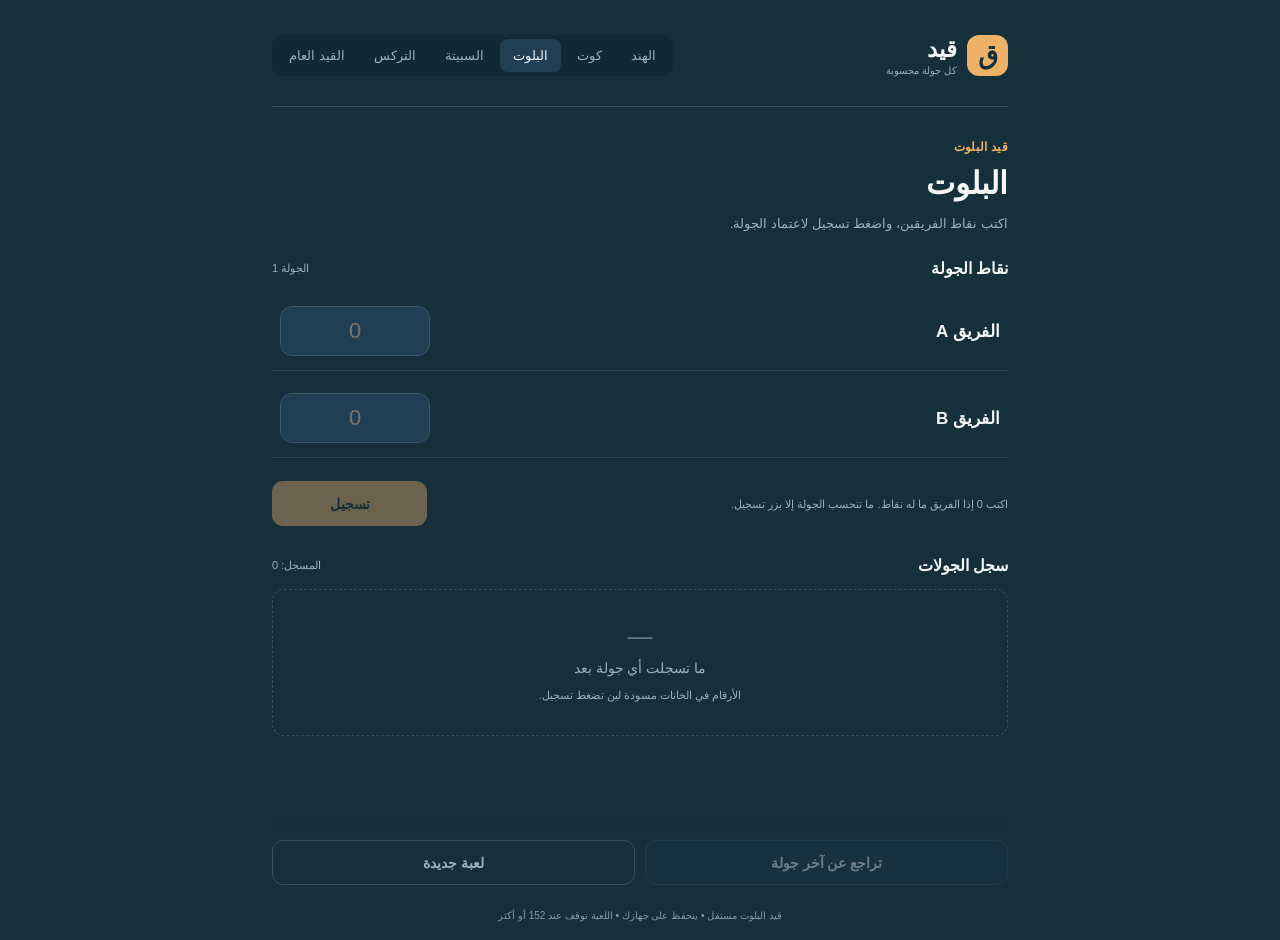
==== baloot.html @ 179f8074 "Add dedicated game scorekeepers and redesign general scoring" ====
<!doctype html>
<html lang="ar" dir="rtl">
<head>
  <meta charset="utf-8">
  <meta name="viewport" content="width=device-width, initial-scale=1, viewport-fit=cover">
  <meta name="theme-color" content="#152f3b">
  <meta name="description" content="قيد البلوت: تسجيل نقاط الفريقين A وB يدويًا، مع حساب المجموع والتوقف عند 152.">
  <title>قيد البلوت — Qaed</title>
  <link rel="stylesheet" href="hand.css">
  <script defer src="baloot-core.js"></script>
  <script defer src="baloot-app.js"></script>
</head>
<body>
  <main class="app-shell">
    <header class="app-header"><a class="brand" href="index.html" aria-label="قيد"><span class="brand-symbol" aria-hidden="true">ق</span><span>قيد<small>كل جولة محسوبة</small></span></a><nav class="game-switch" aria-label="نوع القيد"><a href="index.html">الهند</a><a href="kout.html">كوت</a><span class="selected-game" aria-current="page">البلوت</span><a href="spita.html">السبيتة</a><a href="trix.html">التركس</a><a href="general.html">القيد العام</a></nav></header>
    <section class="game-heading" aria-labelledby="baloot-title"><div><span class="eyebrow">قيد البلوت</span><h1 id="baloot-title">البلوت</h1><p>اكتب نقاط الفريقين، واضغط تسجيل لاعتماد الجولة.</p></div></section>
    <p id="baloot-storage-warning" class="storage-warning" role="status" hidden></p>
    <p id="baloot-feedback" class="feedback" role="status" aria-live="polite"></p>
    <section id="baloot-winner-panel" class="winner-panel" aria-live="polite" hidden><span class="eyebrow">انتهت اللعبة</span><h2 id="baloot-winner-name"></h2><p id="baloot-winner-detail"></p></section>
    <section class="entry-section" aria-labelledby="baloot-entry-title"><div class="section-label"><h2 id="baloot-entry-title">نقاط الجولة</h2><span id="baloot-next-round">الجولة 1</span></div>
      <form id="baloot-form" novalidate>
        <div class="score-inputs">
          <div class="score-row"><label class="player-label" for="baloot-input-A">الفريق <bdi>A</bdi></label><input id="baloot-input-A" class="score-value baloot-input" type="text" inputmode="numeric" dir="ltr" maxlength="6" placeholder="0" autocomplete="off" enterkeyhint="next" aria-describedby="baloot-entry-help"></div>
          <div class="score-row"><label class="player-label" for="baloot-input-B">الفريق <bdi>B</bdi></label><input id="baloot-input-B" class="score-value baloot-input" type="text" inputmode="numeric" dir="ltr" maxlength="6" placeholder="0" autocomplete="off" enterkeyhint="done" aria-describedby="baloot-entry-help"></div>
        </div>
        <div class="entry-footer"><p id="baloot-entry-help">اكتب 0 إذا الفريق ما له نقاط. ما تنحسب الجولة إلا بزر تسجيل.</p><button id="baloot-register" class="button primary" type="button" disabled>تسجيل</button></div>
      </form>
    </section>
    <section class="history-section" aria-labelledby="baloot-history-title"><div class="section-label"><h2 id="baloot-history-title">سجل الجولات</h2><span id="baloot-saved-count">المسجل: 0</span></div><div id="baloot-empty" class="empty-history"><span aria-hidden="true">—</span><p>ما تسجلت أي جولة بعد</p><small>الأرقام في الخانات مسودة لين تضغط تسجيل.</small></div><div id="baloot-history-wrap" class="table-wrap" role="region" aria-label="جولات البلوت والمجموع" tabindex="0" hidden><table class="baloot-table"><caption class="sr-only">نقاط الفريقين في كل جولة والمجموع المعتمد</caption><thead><tr><th scope="col">الجولة</th><th scope="col">الفريق A</th><th scope="col">الفريق B</th></tr></thead><tbody id="baloot-history-body"></tbody><tfoot><tr><th scope="row">المجموع</th><td id="baloot-total-A">0</td><td id="baloot-total-B">0</td></tr></tfoot></table></div></section>
    <footer class="game-actions"><button id="baloot-undo" class="button secondary" type="button" disabled>تراجع عن آخر جولة</button><button id="baloot-new" class="button quiet" type="button">لعبة جديدة</button></footer>
    <p class="local-note">قيد البلوت مستقل • ينحفظ على جهازك • اللعبة توقف عند 152 أو أكثر</p>
  </main>
</body>
</html>
---- hand.css ----
:root{color-scheme:dark;--bg:#152f3b;--panel:#1b3846;--field:#203f54;--line:#36515f;--text:#f4f6f5;--muted:#9db1bb;--gold:#edb168;--green:#61d797;--red:#ff7180;font-family:-apple-system,BlinkMacSystemFont,"Segoe UI",Tahoma,Arial,sans-serif}
*{box-sizing:border-box}body{margin:0;background:var(--bg);color:var(--text)}button,input,select{font:inherit}button,a,input,select{-webkit-tap-highlight-color:transparent}button{cursor:pointer}button:disabled{cursor:default;opacity:.4}a{color:inherit;text-decoration:none}button:focus-visible,a:focus-visible,input:focus-visible,select:focus-visible,summary:focus-visible,[tabindex]:focus-visible{outline:2px solid var(--gold);outline-offset:4px}input,select{min-width:0}button svg{width:20px;height:20px}.app-shell{max-width:800px;margin:auto;padding:24px 24px 0}.app-header{display:flex;align-items:center;justify-content:space-between;gap:12px;padding-bottom:30px;border-bottom:1px solid var(--line)}.brand{display:flex;align-items:center;gap:10px;font-size:23px;font-weight:800}.brand-symbol{width:41px;height:41px;background:var(--gold);color:var(--bg);border-radius:12px;display:grid;place-items:center;font-size:26px}.brand small{display:block;font-size:10px;font-weight:500;color:var(--muted);margin-top:2px}.game-switch{display:flex;align-items:center;gap:3px;background:#102a35;padding:4px;border-radius:11px;font-size:13px}.game-switch>*{padding:9px 13px;border-radius:8px}.selected-game{background:var(--field);color:var(--text)}.game-switch a{color:var(--muted)}.game-heading{display:flex;justify-content:space-between;align-items:center;padding:30px 0 24px}.eyebrow{font-size:12px;color:var(--gold);font-weight:600;letter-spacing:.3px}h1{font-size:31px;margin:10px 0;font-weight:750}h1 bdi{font-weight:650}h2{margin:0;font-size:16px}.game-heading p{color:var(--muted);font-size:13px;margin:0;line-height:1.8}.icon-button{display:grid;place-items:center;flex-shrink:0;width:43px;height:43px;border:1px solid var(--line);border-radius:12px;background:transparent;color:var(--text);font-size:26px}.icon-button svg{width:23px;height:23px}.mode-switch{display:flex;gap:5px;padding:5px;background:#102a35;border:1px solid #28434f;border-radius:13px;margin-bottom:25px}.mode-switch button{flex:1;border:0;background:transparent;border-radius:9px;color:var(--muted);padding:11px;font-weight:600;font-size:14px}.mode-switch button[aria-pressed=true]{background:var(--field);color:var(--text)}.feedback{min-height:0;margin:0;color:var(--gold);font-size:13px;line-height:1.7}.feedback:not(:empty){padding:10px 0 16px}.storage-warning{font-size:12px;line-height:1.7;color:var(--gold);padding:12px;border:1px solid #726045;border-radius:10px}.section-label{display:flex;gap:12px;justify-content:space-between;align-items:center;margin-bottom:14px}.section-label span{font-size:11px;color:var(--muted)}.score-inputs{display:grid;gap:8px}.score-row{display:flex;gap:16px;align-items:center;justify-content:space-between;padding:13px 0;border-bottom:1px solid #284551}.player-info{display:flex;align-items:center;gap:11px;min-width:0}.player-index{display:grid;place-items:center;color:var(--muted);font-size:12px;border:1px solid var(--line);width:30px;height:30px;border-radius:50%;flex-shrink:0}.player-label{font-size:17px;font-weight:600;overflow-wrap:anywhere}.score-control{display:grid;grid-template-columns:46px 102px 46px;gap:10px;direction:ltr;flex-shrink:0}.sign-button{height:46px;border-radius:50%;border:1px solid #3c596c;background:var(--field);color:white;font-size:27px;line-height:1;touch-action:manipulation}.score-value{width:100%;height:46px;border:1px solid #3d596b;border-radius:12px;background:var(--field);color:var(--text);text-align:center;direction:ltr;padding:4px;font-size:22px;font-variant-numeric:tabular-nums;outline:none}.score-value.negative{color:var(--green)}.score-value.positive{color:var(--text)}.score-value[aria-invalid=true]{border-color:var(--red)}.note-field{display:flex;align-items:center;gap:15px;margin-top:22px}.note-field>span{font-size:13px;white-space:nowrap}.note-field small{font-size:11px;color:var(--muted);margin-inline-start:4px}.note-field input{width:100%;border:0;border-bottom:1px solid var(--line);border-radius:0;background:transparent;padding:11px 0;color:var(--text);font-size:13px}.note-field input::placeholder{color:#7f99a7}.entry-footer{display:flex;align-items:center;justify-content:space-between;gap:18px;margin-top:23px}.entry-footer p{font-size:11px;line-height:1.7;color:var(--muted);margin:0}.button{display:inline-flex;justify-content:center;align-items:center;gap:12px;min-height:45px;border-radius:11px;padding:12px 20px;font-size:14px;font-weight:650;border:1px solid transparent;touch-action:manipulation}.button.primary{color:#16303c;background:var(--gold);min-width:155px}.button.secondary{color:var(--text);background:var(--panel);border-color:var(--line)}.button.quiet{color:var(--muted);background:transparent;border-color:var(--line)}.rules-note{margin-top:24px;padding:14px 0;border-top:1px solid var(--line);border-bottom:1px solid var(--line);font-size:12px;color:var(--muted)}.rules-note summary{cursor:pointer;color:#c7d4dc}.rules-note p{line-height:1.9}.rule-chips{display:flex;flex-wrap:wrap;gap:7px}.rule-chips span{display:block;padding:7px 9px;background:#1d3b48;border-radius:7px;color:var(--text);font-size:12px;font-variant-numeric:tabular-nums}.history-section{margin-top:30px;min-height:220px}.empty-history{text-align:center;border:1px dashed var(--line);border-radius:12px;padding:32px 12px;color:var(--muted)}.empty-history>span{font-size:25px;color:#5d7f8d}.empty-history p{font-size:14px;margin:9px}.empty-history small{font-size:11px}.table-wrap{overflow-x:auto;border:1px solid var(--line);border-radius:12px}table{border-collapse:collapse;width:100%;min-width:440px;font-variant-numeric:tabular-nums}th,td{text-align:center;padding:17px 13px;border-bottom:1px solid #2d4956;white-space:nowrap;font-size:15px}thead th{font-size:11px;color:var(--muted);font-weight:500;max-width:110px;white-space:normal;overflow-wrap:anywhere;background:#193542;min-width:74px}thead th:first-child{min-width:45px}tbody th{color:var(--muted);font-size:12px;font-weight:400}td bdi{direction:ltr;unicode-bidi:isolate;display:inline-block}tfoot th,tfoot td{background:#213e4a;font-weight:750;border-bottom:0;font-size:19px;padding:20px 13px}tfoot th{font-size:12px;color:var(--muted)}.leader{color:var(--green)}.trailing{color:var(--red)}.round-note-row td{font-size:11px;text-align:right;color:var(--muted);white-space:normal;padding-top:0;line-height:1.8}.winner-panel{padding:23px;background:#1b3e3f;border:1px solid #3d7765;border-radius:13px;margin-bottom:25px}.winner-panel h2{font-size:22px;color:var(--green);margin:10px 0}.winner-panel p{font-size:13px;color:#bbd0cb;line-height:1.8}.winner-panel .button{font-size:12px;margin-top:5px}.game-actions{display:flex;gap:10px;position:sticky;bottom:0;z-index:2;background:linear-gradient(transparent,var(--bg) 15%);padding:20px 0 calc(15px + env(safe-area-inset-bottom))}.game-actions button{flex:1}.local-note{text-align:center;font-size:10px;color:#829ca8;line-height:1.9;padding:0 0 15px;margin:0}.sr-only{position:absolute;width:1px;height:1px;padding:0;overflow:hidden;clip:rect(0,0,0,0);white-space:nowrap;border:0}dialog{width:min(510px,calc(100% - 24px));max-height:90dvh;overflow:auto;background:#173440;color:var(--text);border:1px solid var(--line);border-radius:18px;padding:24px}dialog::backdrop{background:#05151fc9;backdrop-filter:blur(3px)}.dialog-heading{display:flex;justify-content:space-between;align-items:center;gap:12px;margin-bottom:23px}.dialog-heading h2{font-size:22px;margin-top:7px}.settings-options{display:flex;gap:12px}.settings-options label{flex:1;font-size:12px;color:var(--muted)}select,.participant-names input{display:block;width:100%;border:1px solid var(--line);border-radius:9px;background:#203f4e;color:var(--text);padding:12px;margin-top:8px;font-size:15px}.participant-names{display:grid;grid-template-columns:1fr 1fr;gap:14px;margin:23px 0}.participant-names label{font-size:12px;color:var(--muted)}.settings-hint{font-size:11px;line-height:1.8;color:var(--muted);margin:14px 0}.full-width{width:100%}[hidden]{display:none!important}@media(min-width:650px){.app-shell{padding:35px 32px 0}.score-control{grid-template-columns:50px 125px 50px}.score-value,.sign-button{height:50px}.score-row{padding:14px 8px}.history-section{min-height:270px}}@media(max-width:420px){.app-shell{padding:18px 16px 0}.brand{font-size:20px}.brand-symbol{width:36px;height:36px}.game-switch>*{padding:8px 10px;font-size:12px}.app-header{padding-bottom:23px}.score-control{grid-template-columns:42px 80px 42px;gap:7px}.sign-button,.score-value{height:44px}.player-label{font-size:15px}.player-index{display:none}.score-row{gap:10px;padding:12px 0}.entry-footer{gap:12px}.button.primary{min-width:130px}.entry-footer p{max-width:150px}.note-field{align-items:flex-start;flex-direction:column;gap:0}.game-actions .button{padding:12px 8px;font-size:12px}.game-heading{padding-top:24px}.participant-names{gap:10px}dialog{padding:20px}}@media(prefers-reduced-motion:no-preference){button,a{transition:background .15s,color .15s}button:active{transform:translateY(1px)}}

/* Game navigation stays within narrow mobile screens as score types grow. */
.app-header{flex-wrap:wrap}.game-switch{max-width:100%;flex-wrap:wrap}@media(max-width:420px){.app-header .brand small{display:none}}

/* Baloot manual two-team entries share the scorekeeper design. */
.baloot-input{width:150px;flex-shrink:0}.baloot-table{min-width:100%}.baloot-table td,.baloot-table th{width:33.333%}@media(max-width:420px){.baloot-input{width:125px}}
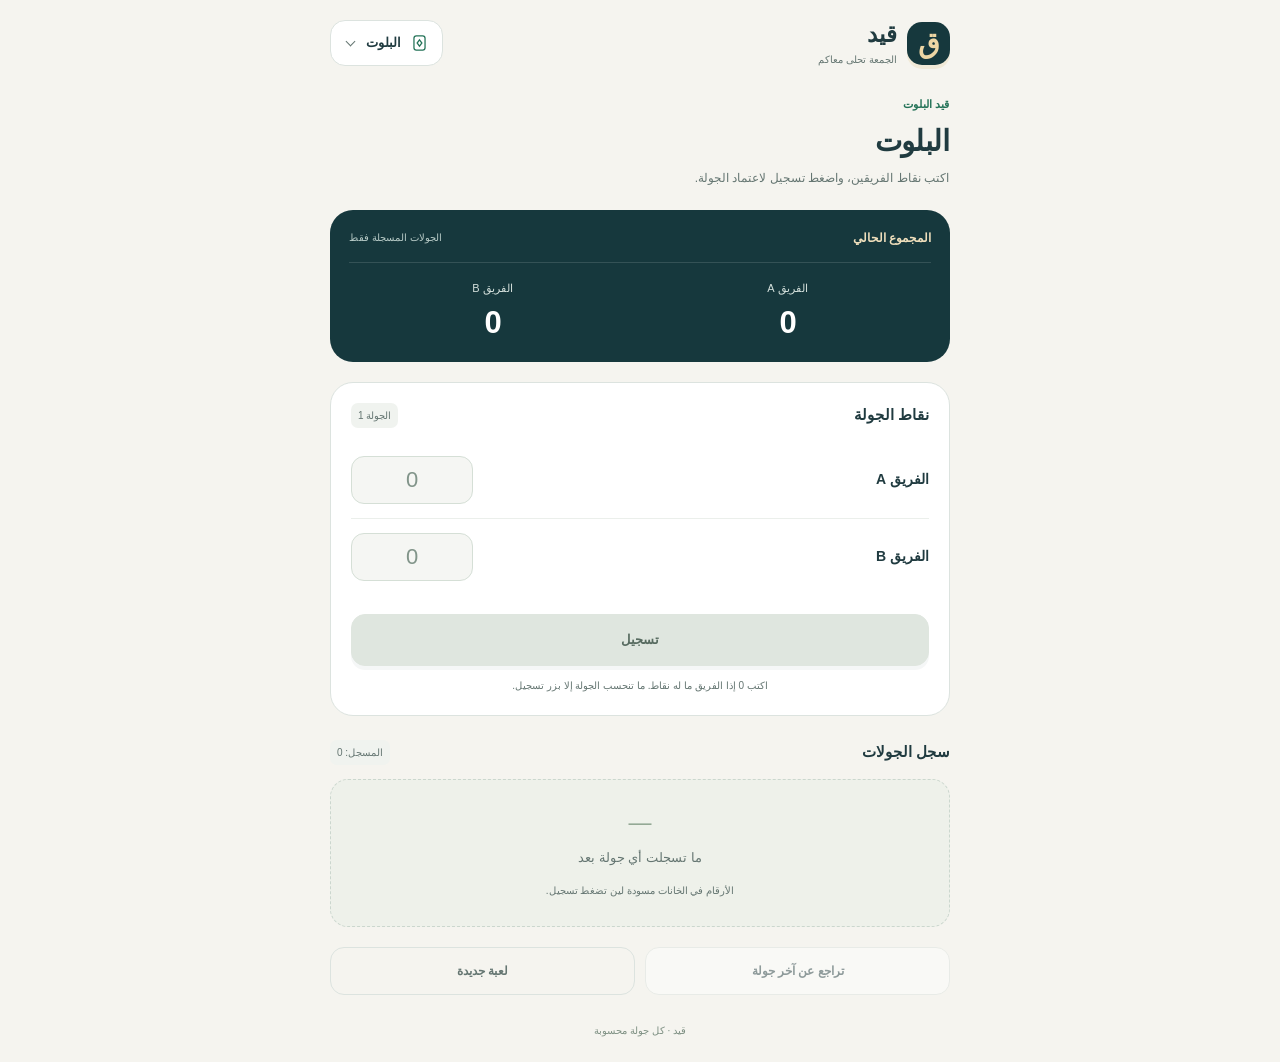
==== commit 60b846ee: "Refresh mobile scorekeeper design and show recorded totals" ====
--- a/baloot.html
+++ b/baloot.html
@@ -3,20 +3,22 @@
 <head>
   <meta charset="utf-8">
   <meta name="viewport" content="width=device-width, initial-scale=1, viewport-fit=cover">
-  <meta name="theme-color" content="#152f3b">
+  <meta name="theme-color" content="#f5f4ef">
   <meta name="description" content="قيد البلوت: تسجيل نقاط الفريقين A وB يدويًا، مع حساب المجموع والتوقف عند 152.">
   <title>قيد البلوت — Qaed</title>
   <link rel="stylesheet" href="hand.css">
   <script defer src="baloot-core.js"></script>
   <script defer src="baloot-app.js"></script>
+  <link rel="stylesheet" href="mobile.css">
 </head>
 <body>
   <main class="app-shell">
-    <header class="app-header"><a class="brand" href="index.html" aria-label="قيد"><span class="brand-symbol" aria-hidden="true">ق</span><span>قيد<small>كل جولة محسوبة</small></span></a><nav class="game-switch" aria-label="نوع القيد"><a href="index.html">الهند</a><a href="kout.html">كوت</a><span class="selected-game" aria-current="page">البلوت</span><a href="spita.html">السبيتة</a><a href="trix.html">التركس</a><a href="general.html">القيد العام</a></nav></header>
+    <header class="app-header"><a class="brand" href="index.html" aria-label="قيد"><span class="brand-symbol" aria-hidden="true">ق</span><span>قيد<small>الجمعة تحلى معاكم</small></span></a><details class="game-picker"><summary aria-label="اختيار اللعبة، الحالية البلوت"><svg viewBox="0 0 24 24" fill="none" stroke="currentColor" stroke-width="1.6" aria-hidden="true"><rect x="5" y="3" width="14" height="18" rx="3"/><path d="m12 8 3 4-3 4-3-4 3-4Z"/></svg><span>البلوت</span><span class="picker-chevron" aria-hidden="true"></span></summary><div class="game-picker-panel"><div class="picker-heading"><span>على أي لعبة؟</span><small>اختَر القيد المناسب لجمعتكم</small></div><nav class="game-switch" aria-label="نوع القيد"><a href="index.html"><span class="game-tile-icon" aria-hidden="true"><svg viewBox="0 0 24 24" fill="none" stroke="currentColor" stroke-width="1.6" aria-hidden="true"><rect x="5" y="3" width="14" height="18" rx="3"/><path d="m12 8 3 4-3 4-3-4 3-4Z"/></svg></span><span><strong>الهند</strong><small>فردي وفرق · ٧ إلى ٩ جولات</small></span></a><a href="kout.html"><span class="game-tile-icon" aria-hidden="true"><svg viewBox="0 0 24 24" fill="none" stroke="currentColor" stroke-width="1.6" aria-hidden="true"><rect x="5" y="3" width="14" height="18" rx="3"/><path d="m12 8 3 4-3 4-3-4 3-4Z"/></svg></span><span><strong>كوت</strong><small>فريقين · الطلب والنتيجة</small></span></a><span class="selected-game" aria-current="page"><span class="game-tile-icon" aria-hidden="true"><svg viewBox="0 0 24 24" fill="none" stroke="currentColor" stroke-width="1.6" aria-hidden="true"><rect x="5" y="3" width="14" height="18" rx="3"/><path d="m12 8 3 4-3 4-3-4 3-4Z"/></svg></span><span><strong>البلوت</strong><small>فريقين · تسجيل النقاط</small></span></span><a href="spita.html"><span class="game-tile-icon" aria-hidden="true"><svg viewBox="0 0 24 24" fill="none" stroke="currentColor" stroke-width="1.6" aria-hidden="true"><rect x="5" y="3" width="14" height="18" rx="3"/><path d="m12 8 3 4-3 4-3-4 3-4Z"/></svg></span><span><strong>السبيتة</strong><small>فردي وفرق · حسب المجموع</small></span></a><a href="trix.html"><span class="game-tile-icon" aria-hidden="true"><svg viewBox="0 0 24 24" fill="none" stroke="currentColor" stroke-width="1.6" aria-hidden="true"><rect x="5" y="3" width="14" height="18" rx="3"/><path d="m12 8 3 4-3 4-3-4 3-4Z"/></svg></span><span><strong>التركس</strong><small>٤ لاعبين · ٤ ممالك</small></span></a><a href="general.html"><span class="game-tile-icon" aria-hidden="true"><svg viewBox="0 0 24 24" fill="none" stroke="currentColor" stroke-width="1.6" aria-hidden="true"><rect x="5" y="3" width="14" height="18" rx="3"/><path d="m12 8 3 4-3 4-3-4 3-4Z"/></svg></span><span><strong>القيد العام</strong><small>فردي وفرق · على كيفكم</small></span></a></nav></div></details></header>
     <section class="game-heading" aria-labelledby="baloot-title"><div><span class="eyebrow">قيد البلوت</span><h1 id="baloot-title">البلوت</h1><p>اكتب نقاط الفريقين، واضغط تسجيل لاعتماد الجولة.</p></div></section>
     <p id="baloot-storage-warning" class="storage-warning" role="status" hidden></p>
     <p id="baloot-feedback" class="feedback" role="status" aria-live="polite"></p>
     <section id="baloot-winner-panel" class="winner-panel" aria-live="polite" hidden><span class="eyebrow">انتهت اللعبة</span><h2 id="baloot-winner-name"></h2><p id="baloot-winner-detail"></p></section>
+    <section class="live-scores" aria-label="المجموع المسجل"><div class="scoreboard-heading"><span>المجموع الحالي</span><small>الجولات المسجلة فقط</small></div><div class="scoreboard-grid"><div class="scoreboard-person"><span>الفريق A</span><bdi id="baloot-live-A">0</bdi></div><div class="scoreboard-person"><span>الفريق B</span><bdi id="baloot-live-B">0</bdi></div></div></section>
     <section class="entry-section" aria-labelledby="baloot-entry-title"><div class="section-label"><h2 id="baloot-entry-title">نقاط الجولة</h2><span id="baloot-next-round">الجولة 1</span></div>
       <form id="baloot-form" novalidate>
         <div class="score-inputs">
@@ -28,7 +30,7 @@
     </section>
     <section class="history-section" aria-labelledby="baloot-history-title"><div class="section-label"><h2 id="baloot-history-title">سجل الجولات</h2><span id="baloot-saved-count">المسجل: 0</span></div><div id="baloot-empty" class="empty-history"><span aria-hidden="true">—</span><p>ما تسجلت أي جولة بعد</p><small>الأرقام في الخانات مسودة لين تضغط تسجيل.</small></div><div id="baloot-history-wrap" class="table-wrap" role="region" aria-label="جولات البلوت والمجموع" tabindex="0" hidden><table class="baloot-table"><caption class="sr-only">نقاط الفريقين في كل جولة والمجموع المعتمد</caption><thead><tr><th scope="col">الجولة</th><th scope="col">الفريق A</th><th scope="col">الفريق B</th></tr></thead><tbody id="baloot-history-body"></tbody><tfoot><tr><th scope="row">المجموع</th><td id="baloot-total-A">0</td><td id="baloot-total-B">0</td></tr></tfoot></table></div></section>
     <footer class="game-actions"><button id="baloot-undo" class="button secondary" type="button" disabled>تراجع عن آخر جولة</button><button id="baloot-new" class="button quiet" type="button">لعبة جديدة</button></footer>
-    <p class="local-note">قيد البلوت مستقل • ينحفظ على جهازك • اللعبة توقف عند 152 أو أكثر</p>
+    <p class="local-note">قيد · كل جولة محسوبة</p>
   </main>
 </body>
 </html>
--- a/mobile.css
+++ b/mobile.css
@@ -0,0 +1,215 @@
+/* Mobile presentation shared by every game. Game rules and saved data stay in
+   their existing modules. Loaded last to also cover legacy general-page styles. */
+:root{
+  color-scheme:light;
+  --bg:#f5f4ef;
+  --panel:#ffffff;
+  --field:#f2f4f3;
+  --line:#dce3df;
+  --text:#203b40;
+  --muted:#657672;
+  --gold:#ddbd79;
+  --green:#247358;
+  --red:#b04c56;
+  --ink:#16383d;
+  --rounding:23px;
+}
+html{background:var(--bg);scroll-padding-top:20px}
+body{background:var(--bg);line-height:1.5}
+.app-shell{max-width:660px;min-height:100svh;padding:calc(20px + env(safe-area-inset-top)) 20px 0}
+.app-header{position:relative;z-index:5;flex-wrap:nowrap;gap:12px;border:0;padding:0 0 25px}
+.brand{font-size:23px;line-height:1.25;flex-shrink:0}
+.brand-symbol{width:43px;height:43px;border-radius:15px;background:var(--ink);color:#edd6a4;font-size:28px;box-shadow:0 4px 0 #ddbd7933}
+.brand small,.app-header .brand small{display:block;color:var(--muted);font-size:10px;margin-top:5px}
+.game-picker{position:static}
+.game-picker>summary{display:flex;align-items:center;justify-content:center;gap:9px;min-height:46px;padding:10px 13px;border:1px solid var(--line);border-radius:15px;background:var(--panel);font-size:13px;font-weight:650;cursor:pointer;list-style:none}
+.game-picker>summary::-webkit-details-marker{display:none}
+.game-picker>summary>svg{width:19px;height:22px;color:var(--green)}
+.picker-chevron{width:7px;height:7px;border:solid var(--muted);border-width:0 1.5px 1.5px 0;transform:rotate(45deg);margin:0 3px 4px}
+.game-picker[open] .picker-chevron{transform:rotate(225deg);margin-bottom:0}
+.game-picker-panel{position:absolute;top:60px;inset-inline:0;border:1px solid var(--line);border-radius:23px;background:var(--panel);padding:20px;box-shadow:0 18px 60px #16383d26}
+.picker-heading{display:flex;flex-direction:column;gap:4px;margin-bottom:16px}
+.picker-heading>span{font-weight:750;font-size:21px}
+.picker-heading small{color:var(--muted);font-size:12px}
+.game-switch{display:grid;grid-template-columns:1fr 1fr;gap:9px;max-width:100%;background:none;padding:0;border-radius:0}
+.game-switch>*{display:flex;align-items:center;gap:10px;min-width:0;min-height:76px;border:1px solid var(--line);border-radius:15px;padding:12px 10px;color:var(--text);background:var(--panel)}
+.game-switch a{color:var(--text)}
+.game-switch strong{display:block;font-size:14px;font-weight:650}
+.game-switch small{display:block;font-size:9px;line-height:1.7;color:var(--muted);margin-top:4px}
+.game-switch .selected-game{border-color:#86a698;background:#edf4ef;box-shadow:inset 0 0 0 1px #86a698}
+.game-tile-icon{display:grid;place-items:center;width:30px;height:36px;flex-shrink:0;color:var(--green)}
+.game-tile-icon svg{width:25px;height:30px}
+.game-heading{padding:0 1px 20px;gap:15px;align-items:center}
+.eyebrow{font-size:11px;color:var(--green);font-weight:650;letter-spacing:0}
+h1{font-size:29px;line-height:1.35;margin:7px 0;font-weight:750;letter-spacing:-.6px}
+h2{font-size:16px}
+.game-heading p{font-size:12px;line-height:1.8;color:var(--muted)}
+.icon-button,.iconbtn{background:#fff;border:1px solid var(--line);border-radius:15px;width:45px;height:45px;color:var(--ink)}
+.icon-button:active{background:#e6ede8}
+.mode-switch{padding:5px;background:#e9eeea;border:0;border-radius:15px;margin-bottom:20px;gap:5px}
+.mode-switch button{min-height:44px;padding:10px 8px;color:var(--muted);font-size:13px;border-radius:11px}
+.mode-switch button[aria-pressed=true]{background:#fff;color:var(--ink);box-shadow:0 2px 6px #16383d0a}
+.live-scores{padding:19px 19px 20px;border-radius:var(--rounding);background:var(--ink);color:#fff;margin:0 0 20px}
+.scoreboard-heading{display:flex;justify-content:space-between;align-items:center;gap:8px;padding-bottom:15px;margin-bottom:17px;border-bottom:1px solid #ffffff21}
+.scoreboard-heading>span{font-size:12px;font-weight:650;color:#efdfbc}
+.scoreboard-heading small{color:#b8cbc7;font-size:10px}
+.scoreboard-grid{display:grid;grid-template-columns:repeat(2,minmax(0,1fr));gap:20px 8px}
+.scoreboard-grid[data-players="3"],.scoreboard-grid[data-players="5"],.scoreboard-grid[data-players="6"]{grid-template-columns:repeat(3,minmax(0,1fr))}
+.scoreboard-person{min-width:0;text-align:center}
+.scoreboard-person>span{display:block;font-size:11px;color:#d4e0dc;overflow-wrap:anywhere}
+.scoreboard-person bdi{display:block;font-size:31px;font-weight:650;line-height:1.2;margin-top:8px;letter-spacing:-1px;font-variant-numeric:tabular-nums}
+.scoreboard-grid[data-players="5"] bdi,.scoreboard-grid[data-players="6"] bdi{font-size:26px}
+.entry-section,.kout-entry{border:1px solid var(--line);border-radius:var(--rounding);padding:20px;background:#fff}
+.section-label{gap:10px;margin-bottom:14px}
+.section-label h2{font-size:15px;font-weight:750}
+.section-label>span{font-size:10px;background:#f0f3ef;border-radius:7px;padding:5px 7px;color:var(--muted)}
+.score-inputs{gap:0}
+.score-row{padding:14px 0;border-color:#ebefeb;gap:12px}
+.score-row:last-child{border-bottom:0}
+.player-label{font-size:14px;font-weight:600}
+.player-index{display:none}
+.score-control{grid-template-columns:42px 76px 42px;gap:6px}
+.sign-button{height:44px;border-radius:13px;background:#f2f5f1;color:var(--green);border:1px solid #e4eae4;font-size:24px}
+.score-value{height:48px;font-size:22px;background:#f5f6f3;border:1px solid #d5dfd6;border-radius:13px;color:var(--ink);outline:revert}
+.score-value.negative{color:var(--green)}
+.score-value.positive{color:var(--ink)}
+.score-value::placeholder{color:#82958a}
+.baloot-input{width:122px}
+.note-field{margin-top:15px;display:block;border-top:1px solid #ebefeb;padding-top:16px}
+.note-field>span{font-size:11px;color:var(--muted)}
+.note-field input{margin-top:7px;background:#f5f6f3;border:1px solid #e4eae4;border-radius:11px;padding:12px;font-size:16px}
+.note-field input::placeholder{font-size:12px;color:#82958a}
+.entry-footer{flex-direction:column-reverse;align-items:stretch;gap:11px;margin-top:19px}
+.entry-footer p{max-width:none;text-align:center;font-size:10px;line-height:1.8}
+.button,.btn{min-height:48px;border-radius:14px;font-size:13px;padding:12px 16px;font-weight:650}
+.button.primary,.btn.primary{background:var(--ink);color:#fff;border-color:var(--ink);min-height:52px;box-shadow:0 4px 0 #16383d0a}
+.button.secondary,.btn{background:#fff;color:var(--text);border-color:var(--line)}
+.button.quiet,.btn.ghost{color:var(--muted);background:transparent;border-color:var(--line)}
+button:disabled{opacity:.48;box-shadow:none}
+.button.primary:disabled,.btn.primary:disabled{background:#dfe6df;color:#576b60;border-color:#dfe6df;opacity:1}
+.history-section{min-height:0;margin:24px 0 0}
+.empty-history,.empty{padding:25px 12px;border:1px dashed #cbd7ce;border-radius:18px;background:#eeF1ea;color:var(--muted)}
+.empty-history>span{font-size:23px;color:#94a995}
+.empty-history p{font-size:13px}
+.empty-history small{font-size:10px}
+.table-wrap{border:1px solid var(--line);border-radius:17px;background:#fff;overscroll-behavior-inline:contain}
+th,td{border-color:#e7ece7;padding:15px 12px}
+thead th{background:#eaf0e9;color:#596f60;line-height:1.7}
+tbody th{color:var(--muted)}
+tfoot td,tfoot th{background:#e7eee6;color:var(--ink);font-size:18px}
+tfoot th{font-size:11px}
+.leader{color:var(--green)}
+.trailing{color:var(--red)}
+.round-note-row td{color:var(--muted)}
+.game-actions{position:static;background:none;padding:20px 0 14px;gap:10px}
+.game-actions .button{min-width:0;font-size:12px;padding:12px 8px}
+.game-actions .primary{flex:1.25}
+.rules-note{border:1px solid var(--line);border-radius:15px;padding:14px 16px;margin:20px 0 0;font-size:11px;background:#fff;color:var(--muted)}
+.rules-note summary{color:var(--text);font-size:12px;line-height:1.8}
+.rule-chips span{background:#edf2ea;color:var(--ink);border:1px solid #dce6da}
+.local-note{color:#7e9083;font-size:10px;padding:12px 0 calc(22px + env(safe-area-inset-bottom));margin:0}
+.feedback:not(:empty),.storage-warning{color:#7b581c;background:#faf0d9;border:1px solid #e9d6a7;border-radius:13px;padding:12px 14px;margin-bottom:16px;font-size:12px}
+.winner-panel{border-color:#a7cbb6;border-radius:20px;background:#e9f4ec;padding:20px}
+.winner-panel h2{color:var(--green)}
+.winner-panel p{color:#506c5d}
+dialog,.modal{color:var(--text);background:#fff;border:1px solid var(--line);border-radius:25px;padding:24px;box-shadow:0 18px 60px #16383d26}
+dialog::backdrop{background:#142f39a6;backdrop-filter:blur(3px)}
+.settings-options{gap:12px}
+select,.participant-names input,.modal input,.modal select{background:#f3f5f0;color:var(--text);border-color:var(--line);border-radius:12px;font-size:16px;min-height:47px}
+.settings-hint,.participant-names label,.settings-options label{color:var(--muted)}
+.dialog-heading{margin-bottom:18px}
+.dialog-heading h2{font-size:21px}
+.kout-scoreboard{background:var(--ink);border:0;border-radius:var(--rounding);color:#fff;padding:23px 16px;margin-bottom:20px}
+.kout-scoreboard span:not(.kout-divider){font-size:12px;color:#d4e0dc}
+.kout-scoreboard strong{font-size:40px;color:#f0dfb7}
+.kout-scoreboard .kout-divider{color:#8ea8a2}
+.kout-scoreboard .winning-score{color:#b9e5bd}
+.kout-entry{padding-top:20px}
+.kout-history{margin:24px 0 0;min-height:0}
+.kout-choice{margin-bottom:16px}
+.kout-choice legend{font-size:11px;margin-bottom:9px}
+.kout-options button{background:#f3f5f0;border-color:var(--line);color:var(--text);min-height:48px;border-radius:12px;font-size:16px}
+.kout-options.two button{font-size:13px}
+.kout-options button[aria-pressed=true],.trix-person-options button[aria-pressed=true],.trix-ranks button[aria-pressed=true]{background:#e5eee6;color:#285940;border-color:#90ad95;box-shadow:inset 0 0 0 1px #90ad95}
+.kout-options button small{color:var(--muted)}
+.kout-preview{background:#f5f6f2;color:var(--muted);border-color:var(--line);font-size:12px}
+.kout-preview.ready{background:#e9f4ec;color:var(--green);border-color:#a7cbb6}
+.trix-kingdoms{gap:6px;margin-bottom:20px}
+.trix-kingdoms button{background:#fff;border-color:var(--line);color:var(--muted);border-radius:14px;min-height:80px;font-size:10px}
+.trix-kingdoms button strong{color:var(--ink);font-size:11px}
+.trix-kingdoms button[aria-pressed=true]{background:var(--ink);color:#d8e3d8;border-color:var(--ink)}
+.trix-kingdoms button[aria-pressed=true] strong{color:#efdfbc}
+.trix-kingdoms button small{font-size:9px}
+.trix-games{gap:10px}
+.trix-game{border-color:var(--line);border-radius:17px;background:#fff;color:var(--ink);min-height:77px;font-size:16px;padding:16px}
+.trix-game small{color:var(--muted)}
+.trix-game[aria-pressed=true]{border-color:#7d9f86;background:#edf4eb;color:var(--green)}
+.trix-game.closed{background:#e8ece6;color:var(--muted)}
+.trix-game.complex{background:#efe4c9;color:#67522f;border-color:#ded0b1}
+.trix-editor{background:#fff;border:1px solid var(--line);border-radius:22px;padding:18px;margin-top:20px}
+.trix-component{background:#f7f8f4;border-color:var(--line);border-radius:17px;padding:14px}
+.trix-count-row{border-color:var(--line)}
+.trix-counter button,.trix-counter input{color:var(--ink);background:#fff;border-color:#cfdbcf;min-height:44px}
+.trix-counter button{border-radius:12px}
+.trix-person-options button,.trix-ranks button,.trix-complex-options label{background:#fff;color:var(--text);border-color:var(--line);min-height:46px}
+.trix-preview{background:#edf4eb;border-color:#a7cbb6}
+.trix-preview span{color:#506c5d}
+.trix-preview bdi{color:var(--green)}
+.trix-review{background:#fff;border-radius:16px}
+.trix-table tbody th{color:var(--text)}
+.trix-table tbody th small{color:var(--green)}
+.trix-table tfoot .kingdom-total td,.trix-table tfoot .kingdom-total th{background:#f0f4ed;color:var(--muted)}
+.general-shell{padding-bottom:0}
+.general-shell .card{background:#fff;border-color:var(--line);border-radius:21px;padding:18px}
+.general-shell .bigScore{color:var(--ink);font-size:34px}
+.general-shell .remaining{font-size:11px}
+.general-shell .inputRow{grid-template-columns:44px minmax(60px,1fr) 44px;gap:8px;margin-top:15px}
+.general-shell .stepBtn{background:#f2f5f1;color:var(--green);border-color:#dce6da;border-radius:13px;height:46px}
+.general-shell input{background:#f4f6f1;color:var(--ink);border-color:#d5dfd6;border-radius:12px;min-height:48px}
+.general-shell .inputRow input{font-size:22px}
+.general-shell .general-history{margin-top:20px;background:transparent;border:0;padding:0}
+.general-shell #logTable{background:#fff}
+.general-shell #logTable th{color:var(--muted)}
+.general-shell #logTable th,.general-shell #logTable td{border-color:var(--line)}
+.general-shell .btn.danger{color:var(--red);background:#fff}
+.general-shell .actions{gap:8px}
+.general-shell .teamName{font-size:14px}
+.general-shell .field label{font-size:12px}
+.general-shell .footerHint{font-size:10px}
+.overlay{background:#142f39a6}
+.closeX{color:var(--ink);border-color:var(--line)}
+.winnerBox{background:#edf4eb;border-color:#a7cbb6}
+.modal .field label{color:var(--muted)}
+.modal .btn.ghost{color:var(--red)}
+@media(max-width:380px){
+  .app-shell{padding-inline:14px}
+  .brand{font-size:21px;gap:8px}
+  .brand small,.app-header .brand small{font-size:9px}
+  .game-picker>summary{font-size:12px;padding:9px 10px;gap:7px}
+  .entry-section,.kout-entry{padding:16px}
+  .score-control{grid-template-columns:38px 65px 38px;gap:5px}
+  .score-row{gap:8px}
+  .player-label{font-size:13px}
+  .game-picker-panel{padding:16px}
+  .game-switch>*{gap:6px;padding:10px 7px}
+  .game-switch strong{font-size:13px}
+  .game-switch small{font-size:8px}
+  .game-tile-icon{width:23px}
+  h1{font-size:26px}
+  .kout-options.bids{gap:5px}
+  .kout-options.bids button{font-size:14px;padding-inline:2px}
+  .trix-game{padding:13px 10px;font-size:14px}
+}
+@media(min-width:521px){
+  .general-shell .grid2,.general-shell .soloGrid{grid-template-columns:repeat(2,minmax(0,1fr))}
+}
+@media(max-width:520px){
+  dialog{position:fixed;inset:auto 0 0;width:100%;max-width:100%;max-height:88dvh;margin:0;border-radius:27px 27px 0 0;padding:25px 20px calc(24px + env(safe-area-inset-bottom))}
+  .overlay{align-items:flex-end;padding:0}
+  .modal{width:100%;max-height:88dvh;border-radius:27px 27px 0 0;padding:25px 20px calc(24px + env(safe-area-inset-bottom))}
+  .modal .row2{grid-template-columns:1fr 1fr}
+}
+@media(prefers-reduced-motion:no-preference){
+  .game-picker-panel{animation:picker-in .15s ease-out}
+  @keyframes picker-in{from{opacity:0;transform:translateY(-5px)}to{opacity:1;transform:translateY(0)}}
+}
